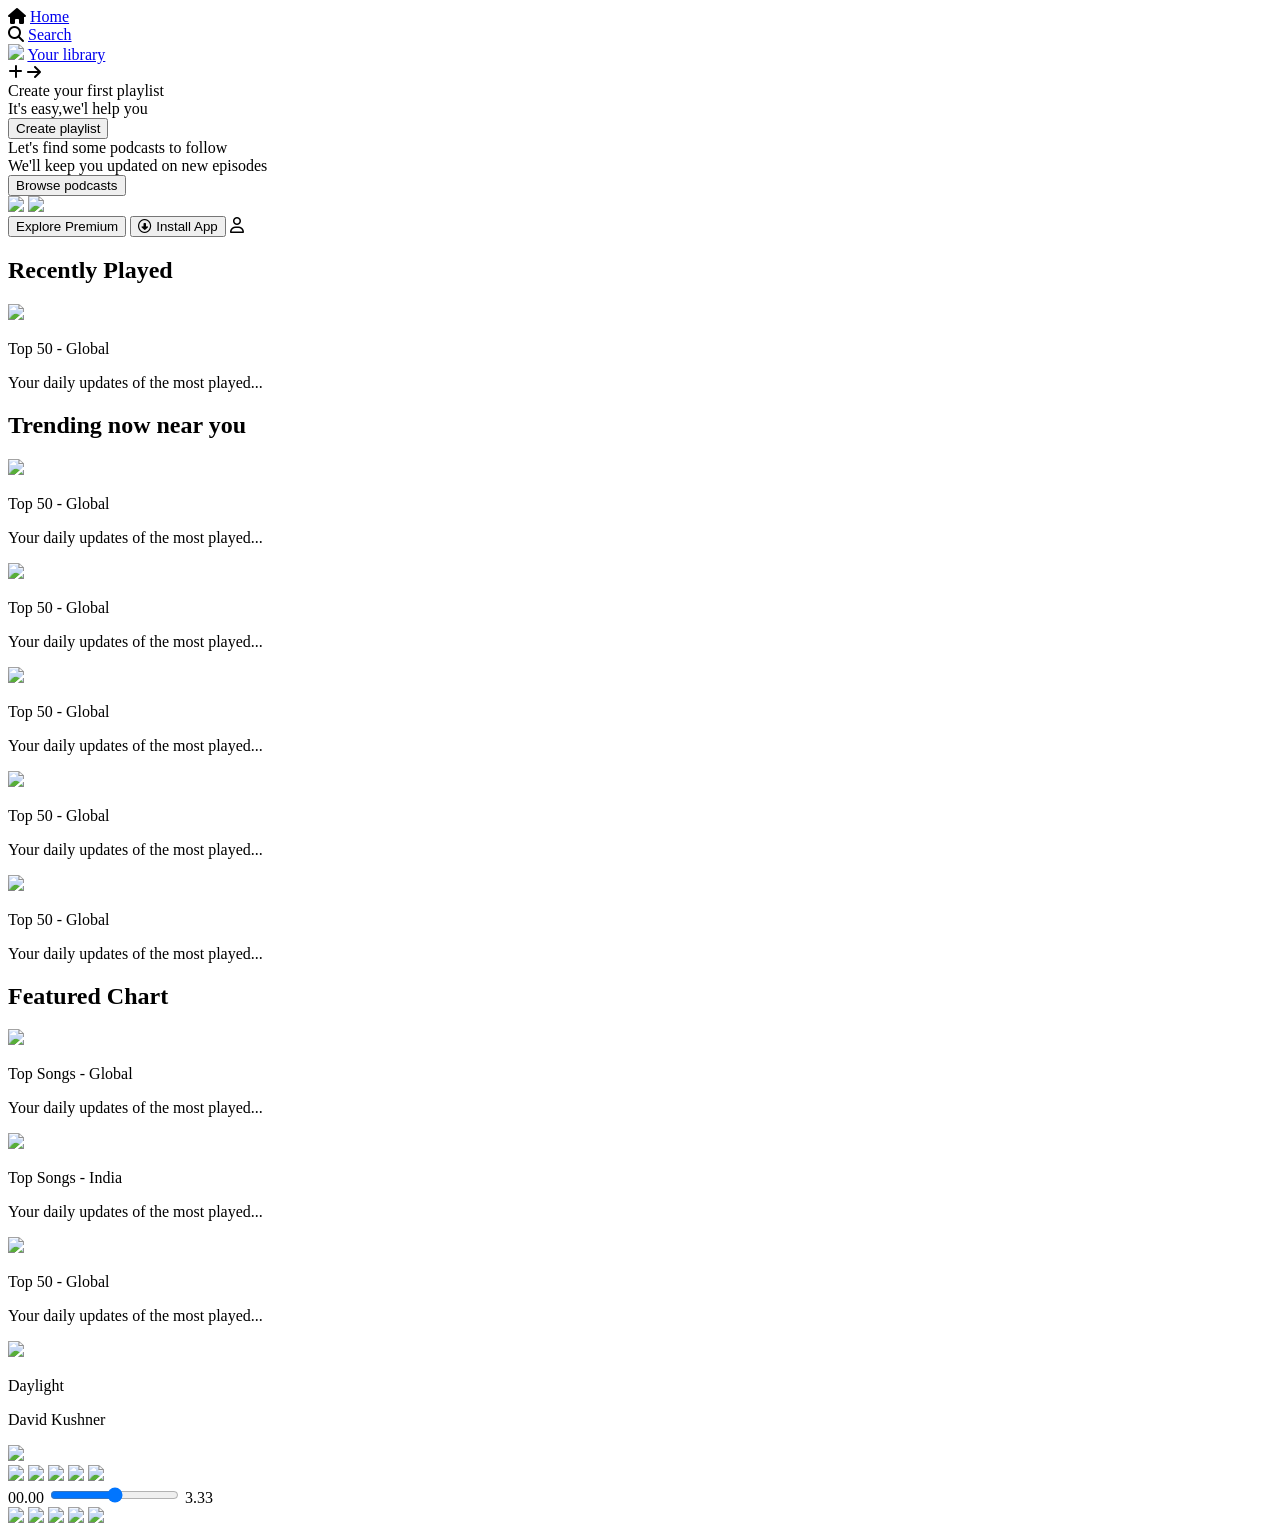
==== index.html @ 0a47c7a5 "added index.html" ====
<!DOCTYPE html>
<html lang="en">
<head>
    <meta charset="UTF-8">
    <meta name="viewport" content="width=device-width, initial-scale=1.0">
    <link rel="stylesheet" href="https://cdnjs.cloudflare.com/ajax/libs/font-awesome/6.7.2/css/all.min.css" integrity="sha512-Evv84Mr4kqVGRNSgIGL/F/aIDqQb7xQ2vcrdIwxfjThSH8CSR7PBEakCr51Ck+w+/U6swU2Im1vVX0SVk9ABhg==" crossorigin="anonymous" referrerpolicy="no-referrer" />
    <link rel="icon" href="./assets/logo.png">
    <title >Spotify - Web Player: Music for everyone</title>
    <link rel="preconnect" href="https://fonts.googleapis.com">
    <link rel="preconnect" href="https://fonts.gstatic.com" crossorigin>
    <link href="https://fonts.googleapis.com/css2?family=Montserrat:ital,wght@0,100..900;1,100..900&display=swap" rel="stylesheet">
    <link rel="stylesheet" href="styles.css">
</head>
<body>
    <div class="main">
        <div class="sidebar">
            <div class="nav">
                <div class="nav-option" style="opacity: 1;">
                    <i class="fa-solid fa-house"></i>
                    <a href="#">Home</a>
                </div>
                <div class="nav-option">
                    <i class="fa-solid fa-magnifying-glass"></i>
                    <a href="#">Search</a>
                </div>
            </div>
            <div class="library">
                <div class="options">
                    <div class="lib_option nav-option">
                        <img src="./assets/library_icon.png">
                        <a href="#">Your library</a>
                    </div>    
                    <div class="icons">
                        <i class="fa-solid fa-plus"></i>
                        <i class="fa-solid fa-arrow-right"></i>
                    </div>
                </div>
                    <div class="lib-box">
                    <div class="box">
                        <div class="box-p1">Create your first playlist</div>
                        <div class="box-p2">It's easy,we'l help you</div>
                        <button class="badge">Create playlist</button>    
                    </div>
                    <div class="box">
                        <div class="box-p1">Let's find some podcasts to follow</div>
                        <div class="box-p2">We'll keep you updated on new episodes</div>
                        <button class="badge">Browse podcasts</button>    
                    </div>
                </div>
            </div>
        </div>
        <div class="main-content">
            <div class="sticky-nav">
                <div class="sticky-nav-icon">
                    <img src="./assets/backward_icon.png" >
                    <img src="./assets/forward_icon.png" class="hide">
                </div>
                <div class="sticky-nav-options">
                    <button class="badge nav-item hide">Explore Premium</button>
                    <button class="badge nav-item dark-badge"><i class="fa-regular fa-circle-down "style="margin-right:5px;"></i>Install App</button>
                    <i class="fa-regular fa-user nav-item"></i>
                </div>
            </div>

            <h2>Recently Played</h2>
            <div class="cards-container">
                <div class="card">
                    <img src="./assets/card1img.jpeg" class="card-img">
                    <p class="card-title">Top 50 - Global</p>
                    <p class="card-info">Your daily updates of the most played...</p>
                </div>
            </div> 
            
            <h2>Trending now near you</h2>
            <div class="cards-container">
                <div class="card">
                    <img src="./assets/card2img.jpeg" class="card-img">
                    <p class="card-title">Top 50 - Global</p>
                    <p class="card-info">Your daily updates of the most played...</p>
                </div>
                <div class="card">
                    <img src="./assets/card3img.jpeg" class="card-img">
                    <p class="card-title">Top 50 - Global</p>
                    <p class="card-info">Your daily updates of the most played...</p>
                </div>
                <div class="card">
                    <img src="./assets/card4img.jpeg" class="card-img">
                    <p class="card-title">Top 50 - Global</p>
                    <p class="card-info">Your daily updates of the most played...</p>
                </div>
                <div class="card">
                    <img src="./assets/card3img.jpeg" class="card-img">
                    <p class="card-title">Top 50 - Global</p>
                    <p class="card-info">Your daily updates of the most played...</p>
                </div>
                <div class="card">
                    <img src="./assets/card4img.jpeg" class="card-img">
                    <p class="card-title">Top 50 - Global</p>
                    <p class="card-info">Your daily updates of the most played...</p>
                </div>
            </div>
            <h2>Featured Chart</h2>
            <div class="cards-container">
                <div class="card">
                    <img src="./assets/card5img.jpeg" class="card-img">
                    <p class="card-title">Top Songs - Global</p>
                    <p class="card-info">Your daily updates of the most played...</p>
                </div>
                <div class="card">
                    <img src="./assets/card6img.jpeg" class="card-img">
                    <p class="card-title">Top Songs - India</p>
                    <p class="card-info">Your daily updates of the most played...</p>
                </div>
                <div class="card">
                    <img src="./assets/card1img.jpeg" class="card-img">
                    <p class="card-title">Top 50 - Global</p>
                    <p class="card-info">Your daily updates of the most played...</p>
                </div>
            </div> 
            <div class="footer">
                <div class="line"></div>
            </div>
        </div>
        <div class="music-player">
            <div class="album">
                <img src="./Homework Assets/album_picture.jpeg" class="player-album-icon1">
                
                <div class="txt">
                    <div class="div_text1">
                        <p class="player-album-text1">Daylight</p>
                    </div>
                    <div class="div_text2">
                        <p class="player-album-text2">David Kushner</p>
                    </div>
                </div>    
                
                <img src="./Homework Assets/album_icon1.png" class="player-album-icon2">
            </div>
            
            <div class="player">
                <div class="player-control">
                    <img src="./assets/player_icon1.png" class="player-control-icon">
                    <img src="./assets/player_icon2.png" class="player-control-icon">
                    <img src="./assets/player_icon3.png" class="player-control-icon" style=" opacity: 1; height: 2rem;">
                    <img src="./assets/player_icon4.png" class="player-control-icon">
                    <img src="./assets/player_icon5.png" class="player-control-icon">
                </div>
                <div class="playback-bar">
                    <span class="curr-time">00.00</span>
                    <input type="range" min="0" max="100" class="progess-bar" step="1">
                    <span class="total-time">3.33</span>
                </div>
            </div>
                <div class="controls">
                    <div class="player-controls">
                    <img src="./Homework Assets/controls_icon1.png" class="player-controls-icon">
                    <img src="./Homework Assets/controld_icon2.png" class="player-controls-icon">
                    <img src="./Homework Assets/controls_icon3.png" class="player-controls-icon3">
                    <img src="./Homework Assets/controls_icon4.png" class="player-controls-icon4">
                    <img src="./Homework Assets/controls_icon5.png" class="player-controls-icon">
                </div>
            </div>
        </div>
    </div>
</body>
</html>
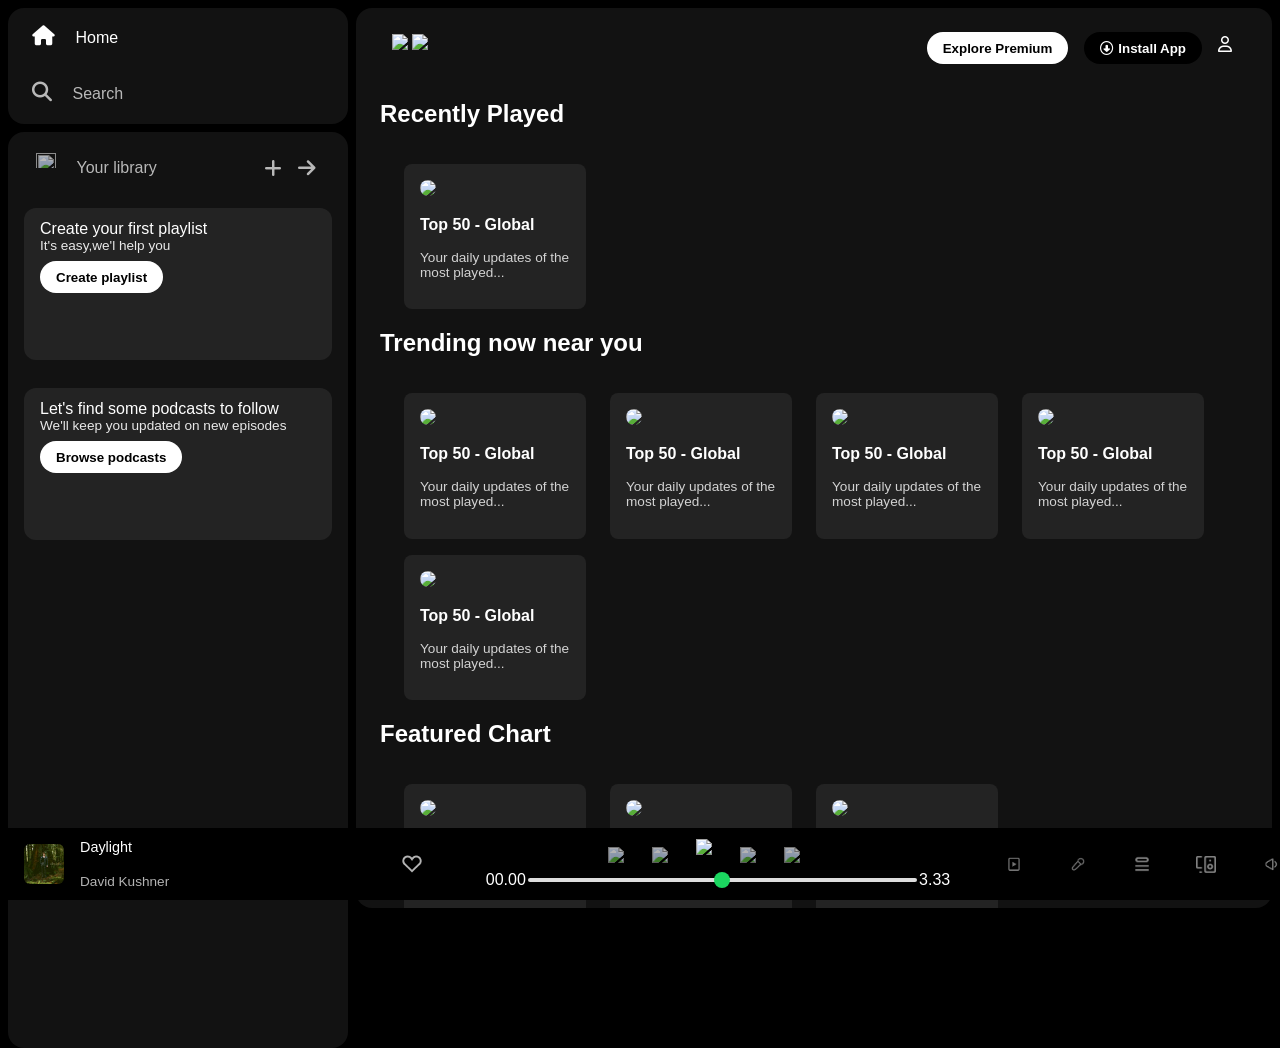
==== commit 07141ac8: "Update index.html changed (player-control) image path" ====
--- a/index.html
+++ b/index.html
@@ -139,11 +139,11 @@
             
             <div class="player">
                 <div class="player-control">
-                    <img src="./assets/player_icon1.png" class="player-control-icon">
-                    <img src="./assets/player_icon2.png" class="player-control-icon">
-                    <img src="./assets/player_icon3.png" class="player-control-icon" style=" opacity: 1; height: 2rem;">
-                    <img src="./assets/player_icon4.png" class="player-control-icon">
-                    <img src="./assets/player_icon5.png" class="player-control-icon">
+                    <img src="player_icon1.png" class="player-control-icon">
+                    <img src="player_icon2.png" class="player-control-icon">
+                    <img src="player_icon3.png" class="player-control-icon" style=" opacity: 1; height: 2rem;">
+                    <img src="player_icon4.png" class="player-control-icon">
+                    <img src="player_icon5.png" class="player-control-icon">
                 </div>
                 <div class="playback-bar">
                     <span class="curr-time">00.00</span>
@@ -163,4 +163,4 @@
         </div>
     </div>
 </body>
-</html>+</html>
--- a/styles.css
+++ b/styles.css
@@ -0,0 +1,335 @@
+body{
+font-family: "Montserrat", sans-serif;
+margin: 0;
+background-color: black;
+color: white;
+overflow: hidden;
+}
+
+.main{
+    display: flex;
+    height: 100vh;
+    padding: 0.5rem;
+}
+
+.sidebar{
+    background-color :black;
+    width:340px;
+    border-radius: 1rem; /* 1 rem = 16px */
+    margin-right:0.5rem;
+}
+.main-content{
+    background-color: #121212;
+    flex:1rem;
+    border-radius: 1rem; /* 1 rem = 16px */
+    overflow : auto;
+    padding: 0 1.5rem 0 1.5rem;
+}
+.music-player{
+    background-color: black ;
+    position: fixed;
+    width: 100%;
+    bottom: 0;
+    height: 72px;
+}
+a{
+    text-decoration: none;
+    color: #fff;
+}
+
+.nav{
+    background-color: #121212;
+    border-radius: 1rem;
+    display: flex;
+    flex-direction: column;
+    justify-content: center;
+    height:100px;
+    padding:0.5rem 0.75rem;
+}
+.nav-option{
+    line-height: 2.5rem;
+    opacity: 0.7;
+    padding:0.5rem 0.75rem;
+}
+.nav-option:hover{
+    opacity: 1;
+}
+.nav-option i{
+    font-size: 1.25rem;
+}
+.nav-option a{
+    font-size:1rem;
+    margin-left: 1rem;
+}
+
+.library{
+    background-color: #121212;
+    border-radius: 1rem;
+    height: 100%;
+    margin-top:0.5rem;
+    padding:0.5rem 1rem;
+}
+.options{
+    display: flex;
+    justify-content: space-between; 
+    align-items: center;
+}
+.lib_option img {
+    height : 1.25rem;
+    width : 1.25rem;
+} 
+
+.icons{
+    font-size:1.25rem;
+    display: flex;
+}
+
+.icons i{
+    opacity: 0.7;
+    margin-right:1rem;
+}
+.icons i:hover{
+    opacity: 1;
+}
+.box{
+    background-color: #232323;
+    height: 8rem;
+    border-radius: 0.75rem;
+    margin : 0.75rem 0 1.75rem 0;
+    padding: 0.75rem 1rem;
+}
+.box-p1{
+    font-size: 1rem;
+    font-weight: 500;
+}
+.box-p2{
+    font-size: 0.85rem;
+    opacity:0.9;
+}
+
+.badge{
+    background-color: #fff;
+    border:none;
+    border-radius: 100px;
+    padding:0.25rem 1rem;
+    font-weight:700;
+    margin-top: 0.5rem;
+    height: 2rem ;
+    width: fit-content;
+}
+
+.dark-badge{
+    background-color: #000;
+    color: #fff;
+}
+
+.sticky-nav{
+    position: sticky;
+    top: 0;
+    background-color: #121212;
+    display: flex;
+    justify-content: space-between;
+    align-items: center;
+    padding: 1rem 0 1rem 0;
+    z-index: 10;
+}
+.sticky-nav-icon {
+    margin-left :0.75rem;
+}
+.sticky-nav-options{
+    display: flex;
+    justify-content: center;
+    align-items: center ;
+}
+.nav-item{
+    margin-right:1rem;
+}
+
+@media (max-width:1000px){
+    .hide{
+        display:none;
+    }
+}
+.card  {
+    background-color: #232323;
+    width:150px;
+    border-radius:0.5rem;
+    padding: 1rem;
+    margin-left: 1.5rem;
+    margin-top:1rem ;
+}
+.cards-container{
+    display:flex;
+    flex-wrap:wrap ;
+}
+.card-img{
+    width:100%;
+    border-radius:0.5rem;
+}
+.card-title{
+    font-weight: 600;
+}
+.card-info{
+    font-size: 0.85rem;
+    opacity: 0.8;
+}
+
+.footer{
+    height: 300px;
+    display: flex;
+    align-items: center;
+    justify-content: center;
+}
+.line{
+    width:90%;
+    height:30%;
+    border-top: 1px solid white;
+    opacity: 0.4;
+}
+.music-player{
+    display:flex;
+    justify-content: space-between;
+    align-items: center;
+}
+.album{
+    width : 25%;
+}
+.player{
+    width : 50%;
+}
+.controls{
+    width: 25%;
+}
+.player-control{
+    display:flex;
+    justify-content: center;
+    align-items: center;
+}
+.player-control-icon{
+    height:1rem;
+    margin-right: 1.75rem;
+    opacity: 0.7;
+}
+.player-control-icon:hover{
+    opacity: 1;
+}
+.playback-bar{
+    display:flex;
+    justify-content: center;
+    align-items: center;
+}
+.progess-bar{
+    width: 70%;
+    appearance: none;
+    background-color: transparent;
+    cursor: pointer;
+}
+.progess-bar::-webkit-slider-runnable-track{
+    background-color: #ddd;
+    border-radius: 100px;
+    height:0.2rem;
+}
+.progess-bar::-webkit-slider-thumb{
+    appearance: none;
+    height:16px;
+    width:16px;
+    background-color: #1bd760;
+    border-radius: 50%;
+    margin-top: -6px;
+}
+
+.album {
+    display: flex;
+    align-items: center;
+    justify-content: space-between;
+    width: 100%;          
+    max-width: 400px;
+    padding: 0 1rem;
+    gap: 1rem;
+}
+
+
+.player-album-icon1 {
+    width: 40px;
+    height: 40px;
+    object-fit: cover;
+    border-radius: 6px;
+}
+
+.player-album-icon2 {
+
+    opacity: 0.7;
+}
+
+.player-album-icon2:hover {
+    opacity: 1;
+}
+
+.txt {
+    flex-grow: 1;
+    font-weight: 500;
+    font-size: 0.9rem;
+    line-height: 1.2rem;
+}
+
+.div_text1:hover {
+    text-decoration: underline;
+}
+
+.div_text2 {
+    opacity: 0.7;
+    font-size: 0.85rem;
+}
+
+.div_text2:hover {
+    opacity: 1;
+    text-decoration: underline;
+}
+
+.controls {
+    display: flex;
+    justify-content: center;
+    align-items: center;
+}
+
+.player-controls {
+    display: flex;
+    align-items: center;
+    gap: 1.75rem;
+}
+
+.controls {
+    display: flex;
+    justify-content: center;
+    align-items: center;
+}
+
+.player-controls {
+    display: flex;
+    align-items: center;
+    gap: 1.75rem; 
+}
+
+.player-controls-icon,.player-controls-icon3,.player-controls-icon4 {
+    width: 20px;  
+    height: 50px;
+    padding: 8px;
+    cursor: pointer;
+    object-fit: contain;  
+}
+.player-controls-icon{
+    opacity: 0.7;
+}
+.player-controls-icon3,.player-controls-icon4{
+    opacity: 0.5;
+}
+
+.player-controls-icon:hover{
+    opacity: 1;
+}
+.player-controls-icon3:hover{
+    opacity:0.8;
+}
+.player-controls-icon4:hover{
+    opacity:0.8;
+}
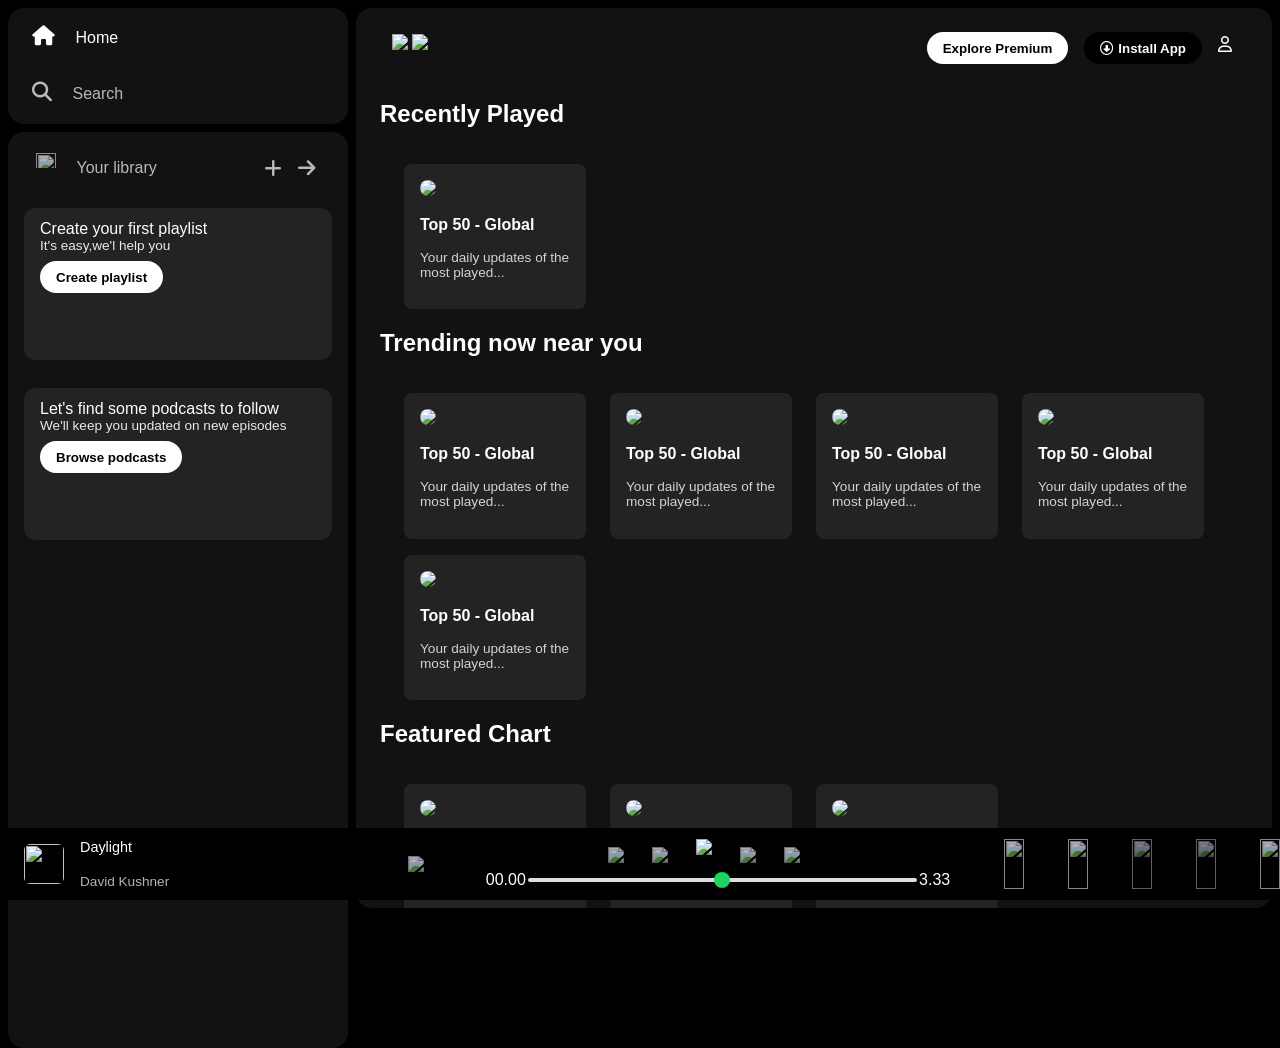
==== commit e16db4a9: "Update index.html change all images and icons path" ====
--- a/index.html
+++ b/index.html
@@ -4,7 +4,7 @@
     <meta charset="UTF-8">
     <meta name="viewport" content="width=device-width, initial-scale=1.0">
     <link rel="stylesheet" href="https://cdnjs.cloudflare.com/ajax/libs/font-awesome/6.7.2/css/all.min.css" integrity="sha512-Evv84Mr4kqVGRNSgIGL/F/aIDqQb7xQ2vcrdIwxfjThSH8CSR7PBEakCr51Ck+w+/U6swU2Im1vVX0SVk9ABhg==" crossorigin="anonymous" referrerpolicy="no-referrer" />
-    <link rel="icon" href="./assets/logo.png">
+    <link rel="icon" href="logo.png">
     <title >Spotify - Web Player: Music for everyone</title>
     <link rel="preconnect" href="https://fonts.googleapis.com">
     <link rel="preconnect" href="https://fonts.gstatic.com" crossorigin>
@@ -27,7 +27,7 @@
             <div class="library">
                 <div class="options">
                     <div class="lib_option nav-option">
-                        <img src="./assets/library_icon.png">
+                        <img src="library_icon.png">
                         <a href="#">Your library</a>
                     </div>    
                     <div class="icons">
@@ -52,8 +52,8 @@
         <div class="main-content">
             <div class="sticky-nav">
                 <div class="sticky-nav-icon">
-                    <img src="./assets/backward_icon.png" >
-                    <img src="./assets/forward_icon.png" class="hide">
+                    <img src="backward_icon.png" >
+                    <img src="forward_icon.png" class="hide">
                 </div>
                 <div class="sticky-nav-options">
                     <button class="badge nav-item hide">Explore Premium</button>
@@ -65,7 +65,7 @@
             <h2>Recently Played</h2>
             <div class="cards-container">
                 <div class="card">
-                    <img src="./assets/card1img.jpeg" class="card-img">
+                    <img src="card1img.jpeg" class="card-img">
                     <p class="card-title">Top 50 - Global</p>
                     <p class="card-info">Your daily updates of the most played...</p>
                 </div>
@@ -74,27 +74,27 @@
             <h2>Trending now near you</h2>
             <div class="cards-container">
                 <div class="card">
-                    <img src="./assets/card2img.jpeg" class="card-img">
+                    <img src="card2img.jpeg" class="card-img">
                     <p class="card-title">Top 50 - Global</p>
                     <p class="card-info">Your daily updates of the most played...</p>
                 </div>
                 <div class="card">
-                    <img src="./assets/card3img.jpeg" class="card-img">
+                    <img src="card3img.jpeg" class="card-img">
                     <p class="card-title">Top 50 - Global</p>
                     <p class="card-info">Your daily updates of the most played...</p>
                 </div>
                 <div class="card">
-                    <img src="./assets/card4img.jpeg" class="card-img">
+                    <img src="card4img.jpeg" class="card-img">
                     <p class="card-title">Top 50 - Global</p>
                     <p class="card-info">Your daily updates of the most played...</p>
                 </div>
                 <div class="card">
-                    <img src="./assets/card3img.jpeg" class="card-img">
+                    <img src="card3img.jpeg" class="card-img">
                     <p class="card-title">Top 50 - Global</p>
                     <p class="card-info">Your daily updates of the most played...</p>
                 </div>
                 <div class="card">
-                    <img src="./assets/card4img.jpeg" class="card-img">
+                    <img src="card4img.jpeg" class="card-img">
                     <p class="card-title">Top 50 - Global</p>
                     <p class="card-info">Your daily updates of the most played...</p>
                 </div>
@@ -102,17 +102,17 @@
             <h2>Featured Chart</h2>
             <div class="cards-container">
                 <div class="card">
-                    <img src="./assets/card5img.jpeg" class="card-img">
+                    <img src="card5img.jpeg" class="card-img">
                     <p class="card-title">Top Songs - Global</p>
                     <p class="card-info">Your daily updates of the most played...</p>
                 </div>
                 <div class="card">
-                    <img src="./assets/card6img.jpeg" class="card-img">
+                    <img src="card6img.jpeg" class="card-img">
                     <p class="card-title">Top Songs - India</p>
                     <p class="card-info">Your daily updates of the most played...</p>
                 </div>
                 <div class="card">
-                    <img src="./assets/card1img.jpeg" class="card-img">
+                    <img src="card1img.jpeg" class="card-img">
                     <p class="card-title">Top 50 - Global</p>
                     <p class="card-info">Your daily updates of the most played...</p>
                 </div>
@@ -123,7 +123,7 @@
         </div>
         <div class="music-player">
             <div class="album">
-                <img src="./Homework Assets/album_picture.jpeg" class="player-album-icon1">
+                <img src="album_picture.jpeg" class="player-album-icon1">
                 
                 <div class="txt">
                     <div class="div_text1">
@@ -134,7 +134,7 @@
                     </div>
                 </div>    
                 
-                <img src="./Homework Assets/album_icon1.png" class="player-album-icon2">
+                <img src="album_icon1.png" class="player-album-icon2">
             </div>
             
             <div class="player">
@@ -153,11 +153,11 @@
             </div>
                 <div class="controls">
                     <div class="player-controls">
-                    <img src="./Homework Assets/controls_icon1.png" class="player-controls-icon">
-                    <img src="./Homework Assets/controld_icon2.png" class="player-controls-icon">
-                    <img src="./Homework Assets/controls_icon3.png" class="player-controls-icon3">
-                    <img src="./Homework Assets/controls_icon4.png" class="player-controls-icon4">
-                    <img src="./Homework Assets/controls_icon5.png" class="player-controls-icon">
+                    <img src="controls_icon1.png" class="player-controls-icon">
+                    <img src="controld_icon2.png" class="player-controls-icon">
+                    <img src="controls_icon3.png" class="player-controls-icon3">
+                    <img src="controls_icon4.png" class="player-controls-icon4">
+                    <img src="controls_icon5.png" class="player-controls-icon">
                 </div>
             </div>
         </div>
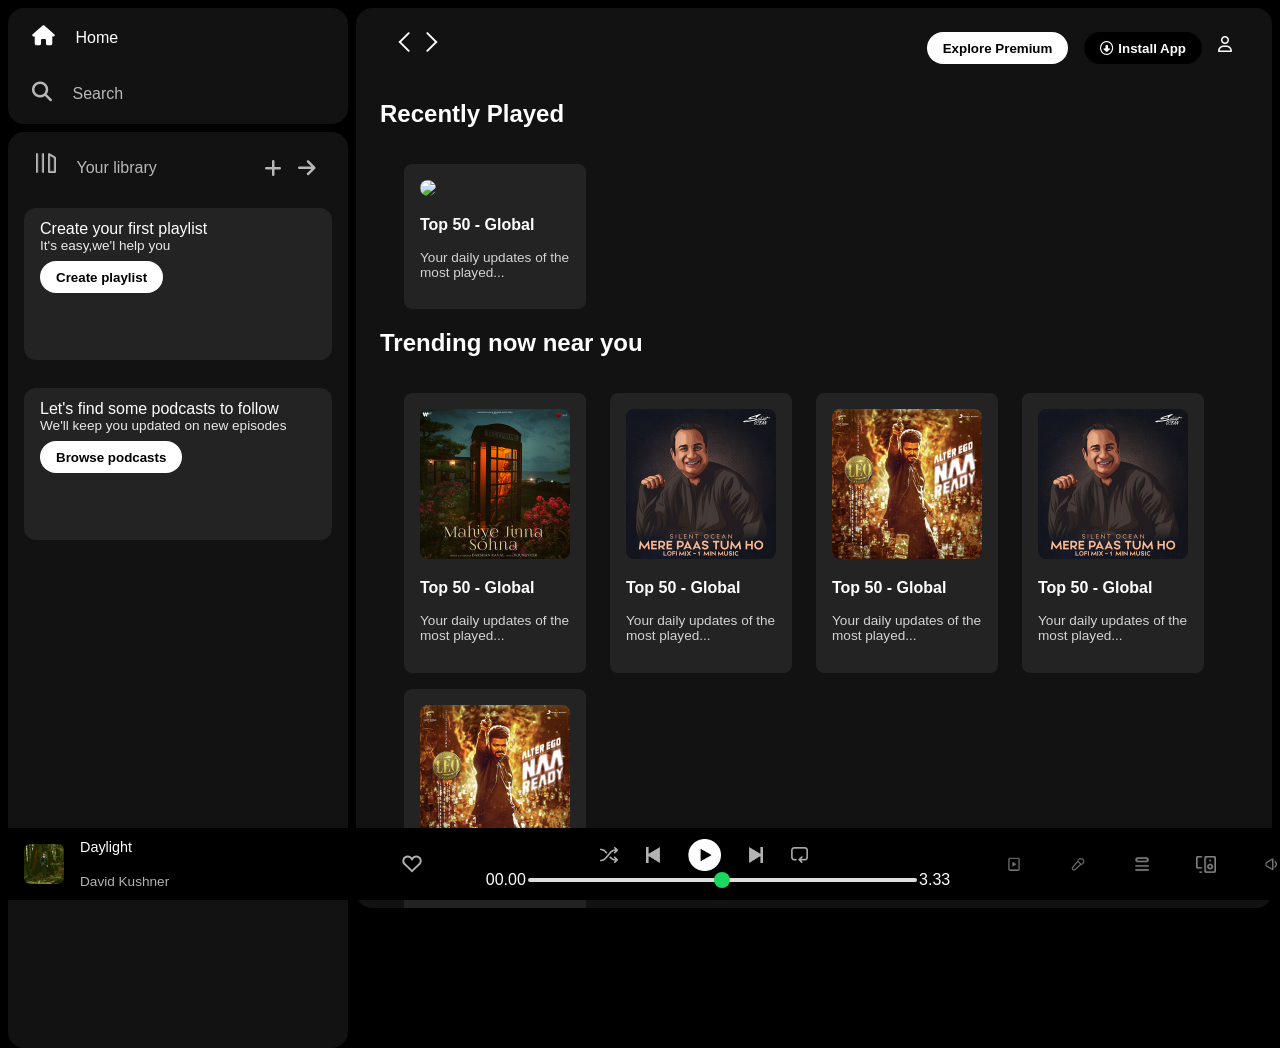
==== commit 40001ee3: "Update index.html Fixed all the images path in index.html" ====
--- a/index.html
+++ b/index.html
@@ -4,7 +4,7 @@
     <meta charset="UTF-8">
     <meta name="viewport" content="width=device-width, initial-scale=1.0">
     <link rel="stylesheet" href="https://cdnjs.cloudflare.com/ajax/libs/font-awesome/6.7.2/css/all.min.css" integrity="sha512-Evv84Mr4kqVGRNSgIGL/F/aIDqQb7xQ2vcrdIwxfjThSH8CSR7PBEakCr51Ck+w+/U6swU2Im1vVX0SVk9ABhg==" crossorigin="anonymous" referrerpolicy="no-referrer" />
-    <link rel="icon" href="logo.png">
+    <link rel="icon" href="images/logo.png">
     <title >Spotify - Web Player: Music for everyone</title>
     <link rel="preconnect" href="https://fonts.googleapis.com">
     <link rel="preconnect" href="https://fonts.gstatic.com" crossorigin>
@@ -27,7 +27,7 @@
             <div class="library">
                 <div class="options">
                     <div class="lib_option nav-option">
-                        <img src="library_icon.png">
+                        <img src="images/library_icon.png">
                         <a href="#">Your library</a>
                     </div>    
                     <div class="icons">
@@ -52,8 +52,8 @@
         <div class="main-content">
             <div class="sticky-nav">
                 <div class="sticky-nav-icon">
-                    <img src="backward_icon.png" >
-                    <img src="forward_icon.png" class="hide">
+                    <img src="images/backward_icon.png" >
+                    <img src="images/forward_icon.png" class="hide">
                 </div>
                 <div class="sticky-nav-options">
                     <button class="badge nav-item hide">Explore Premium</button>
@@ -74,27 +74,27 @@
             <h2>Trending now near you</h2>
             <div class="cards-container">
                 <div class="card">
-                    <img src="card2img.jpeg" class="card-img">
+                    <img src="images/card2img.jpeg" class="card-img">
                     <p class="card-title">Top 50 - Global</p>
                     <p class="card-info">Your daily updates of the most played...</p>
                 </div>
                 <div class="card">
-                    <img src="card3img.jpeg" class="card-img">
+                    <img src="images/card3img.jpeg" class="card-img">
                     <p class="card-title">Top 50 - Global</p>
                     <p class="card-info">Your daily updates of the most played...</p>
                 </div>
                 <div class="card">
-                    <img src="card4img.jpeg" class="card-img">
+                    <img src="images/card4img.jpeg" class="card-img">
                     <p class="card-title">Top 50 - Global</p>
                     <p class="card-info">Your daily updates of the most played...</p>
                 </div>
                 <div class="card">
-                    <img src="card3img.jpeg" class="card-img">
+                    <img src="images/card3img.jpeg" class="card-img">
                     <p class="card-title">Top 50 - Global</p>
                     <p class="card-info">Your daily updates of the most played...</p>
                 </div>
                 <div class="card">
-                    <img src="card4img.jpeg" class="card-img">
+                    <img src="images/card4img.jpeg" class="card-img">
                     <p class="card-title">Top 50 - Global</p>
                     <p class="card-info">Your daily updates of the most played...</p>
                 </div>
@@ -102,17 +102,17 @@
             <h2>Featured Chart</h2>
             <div class="cards-container">
                 <div class="card">
-                    <img src="card5img.jpeg" class="card-img">
+                    <img src="images/card5img.jpeg" class="card-img">
                     <p class="card-title">Top Songs - Global</p>
                     <p class="card-info">Your daily updates of the most played...</p>
                 </div>
                 <div class="card">
-                    <img src="card6img.jpeg" class="card-img">
+                    <img src="images/card6img.jpeg" class="card-img">
                     <p class="card-title">Top Songs - India</p>
                     <p class="card-info">Your daily updates of the most played...</p>
                 </div>
                 <div class="card">
-                    <img src="card1img.jpeg" class="card-img">
+                    <img src="images/card1img.jpeg" class="card-img">
                     <p class="card-title">Top 50 - Global</p>
                     <p class="card-info">Your daily updates of the most played...</p>
                 </div>
@@ -123,7 +123,7 @@
         </div>
         <div class="music-player">
             <div class="album">
-                <img src="album_picture.jpeg" class="player-album-icon1">
+                <img src="images/album_picture.jpeg" class="player-album-icon1">
                 
                 <div class="txt">
                     <div class="div_text1">
@@ -134,16 +134,16 @@
                     </div>
                 </div>    
                 
-                <img src="album_icon1.png" class="player-album-icon2">
+                <img src="images/album_icon1.png" class="player-album-icon2">
             </div>
             
             <div class="player">
                 <div class="player-control">
-                    <img src="player_icon1.png" class="player-control-icon">
-                    <img src="player_icon2.png" class="player-control-icon">
-                    <img src="player_icon3.png" class="player-control-icon" style=" opacity: 1; height: 2rem;">
-                    <img src="player_icon4.png" class="player-control-icon">
-                    <img src="player_icon5.png" class="player-control-icon">
+                    <img src="images/player_icon1.png" class="player-control-icon">
+                    <img src="images/player_icon2.png" class="player-control-icon">
+                    <img src="images/player_icon3.png" class="player-control-icon" style=" opacity: 1; height: 2rem;">
+                    <img src="images/player_icon4.png" class="player-control-icon">
+                    <img src="images/player_icon5.png" class="player-control-icon">
                 </div>
                 <div class="playback-bar">
                     <span class="curr-time">00.00</span>
@@ -153,11 +153,11 @@
             </div>
                 <div class="controls">
                     <div class="player-controls">
-                    <img src="controls_icon1.png" class="player-controls-icon">
-                    <img src="controld_icon2.png" class="player-controls-icon">
-                    <img src="controls_icon3.png" class="player-controls-icon3">
-                    <img src="controls_icon4.png" class="player-controls-icon4">
-                    <img src="controls_icon5.png" class="player-controls-icon">
+                    <img src="images/controls_icon1.png" class="player-controls-icon">
+                    <img src="images/controld_icon2.png" class="player-controls-icon">
+                    <img src="images/controls_icon3.png" class="player-controls-icon3">
+                    <img src="images/controls_icon4.png" class="player-controls-icon4">
+                    <img src="images/controls_icon5.png" class="player-controls-icon">
                 </div>
             </div>
         </div>
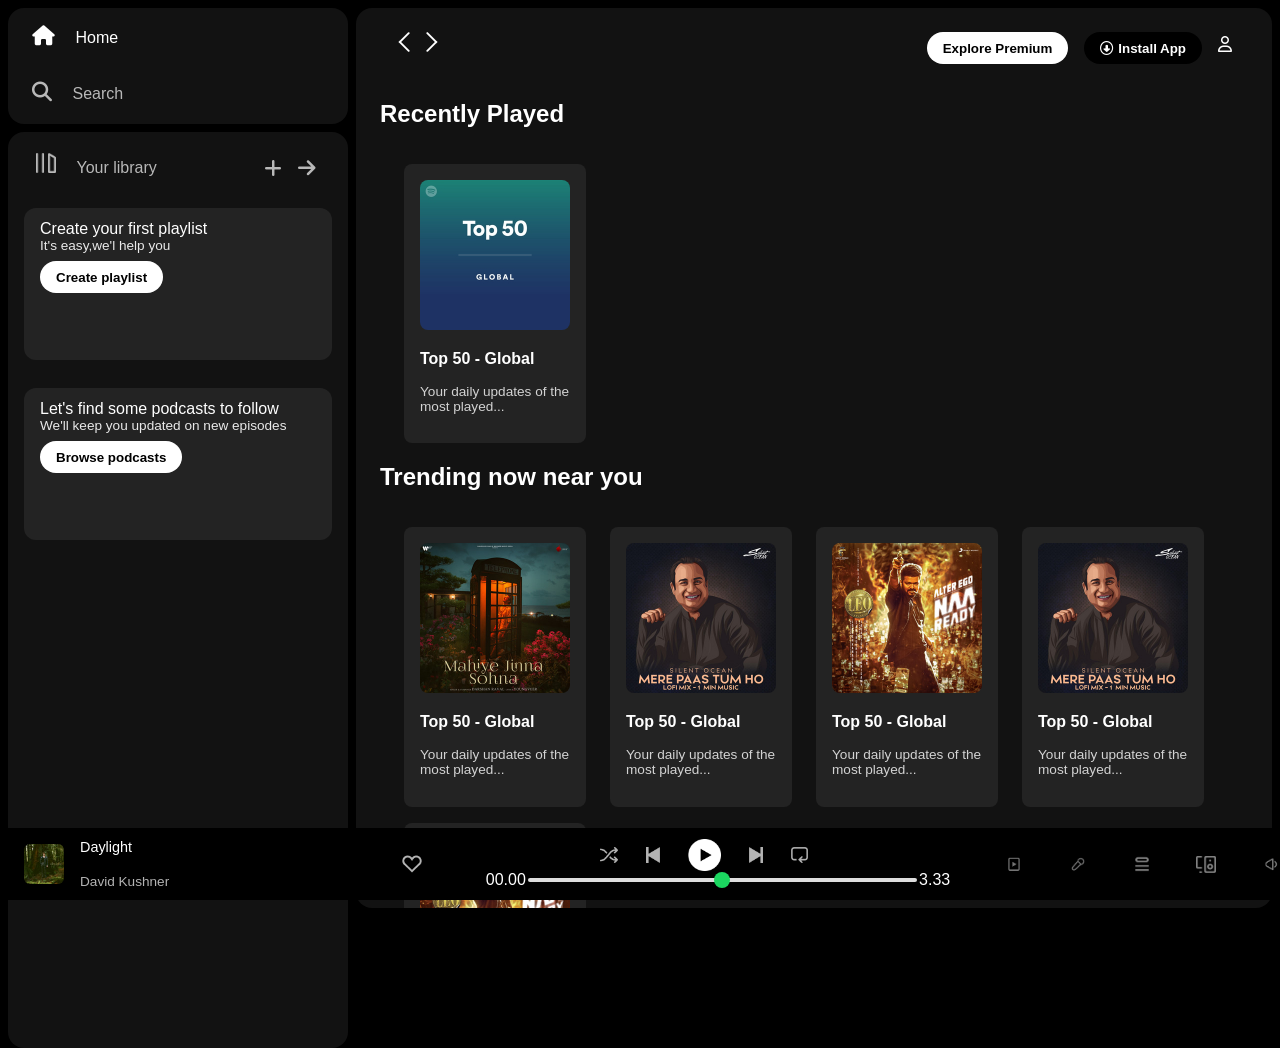
==== commit c04c321a: "Update index.html" ====
--- a/index.html
+++ b/index.html
@@ -65,7 +65,7 @@
             <h2>Recently Played</h2>
             <div class="cards-container">
                 <div class="card">
-                    <img src="card1img.jpeg" class="card-img">
+                    <img src="images/card1img.jpeg" class="card-img">
                     <p class="card-title">Top 50 - Global</p>
                     <p class="card-info">Your daily updates of the most played...</p>
                 </div>
